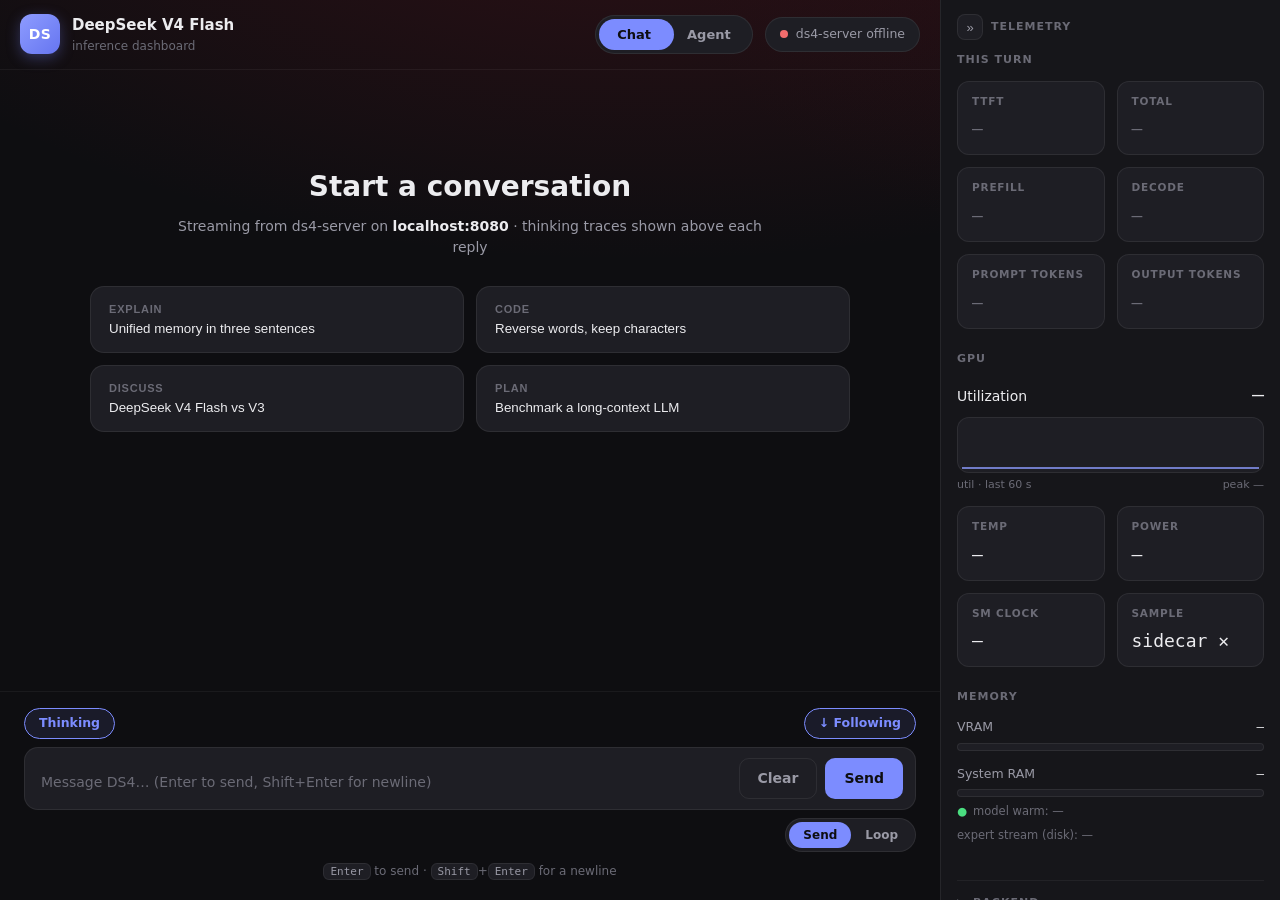
==== code/index.html @ a7bc7d66 "Moved some UI features around (load file, auto/ask)" ====
<!DOCTYPE html>
<html lang="en">
<head>
  <meta charset="utf-8">
  <meta name="viewport" content="width=device-width, initial-scale=1">
  <title>DS4 · DeepSeek V4 Flash</title>
  <link rel="stylesheet" href="styles.css">
</head>
<body>
  <div class="app">
    <!-- ===================== LEFT RAIL (working tree · agent only) ===================== -->
    <aside class="lrail" id="leftRail" hidden>
      <div class="rail__hd">
        <span class="rail__ttl">Working tree</span>
        <button class="rail__icon" id="fileTreeRefresh" title="Refresh">⟳</button>
        <button class="rail__toggle" id="leftRailToggle" title="Collapse panel">«</button>
      </div>
      <div class="rail__body">
        <div class="lrail__ws">
          <span class="agent__wslabel">🔒 Workspace</span>
          <span class="agent__ws" id="agentWs">no folder locked</span>
        </div>
        <button class="chip lrail__pick" id="agentPick">Choose folder…</button>
        <div class="picker" id="picker" hidden>
          <div class="picker__head">
            <button class="btn btn--ghost" id="pickerUp">↑ Up</button>
            <span class="picker__path" id="pickerPath">~</span>
          </div>
          <div class="picker__list" id="pickerList"></div>
          <div class="picker__foot">
            <span class="picker__hint">Locked to this folder only.</span>
            <span class="picker__btns">
              <button class="btn btn--ghost" id="pickerCancel">Cancel</button>
              <button class="btn btn--primary" id="pickerLock">Lock</button>
            </span>
          </div>
        </div>
        <div class="filetree__list" id="fileTreeList"><div class="filetree__empty">lock a folder to see files</div></div>
      </div>
    </aside>
    <!-- ===================== MAIN ===================== -->
    <main class="main">
      <header class="topbar">
        <div class="brand">
          <div class="brand__badge">DS</div>
          <div class="brand__meta">
            <div class="brand__title">DeepSeek V4 Flash</div>
            <div class="brand__sub" id="brandSub">inference dashboard</div>
          </div>
        </div>

        <div class="topbar__right">
          <div class="segmented" id="modeToggle">
            <span class="segmented__thumb"></span>
            <button class="segmented__btn is-active" data-mode="chat">Chat</button>
            <button class="segmented__btn" data-mode="agent">Agent</button>
          </div>
          <div class="status" id="serverStatus" data-state="online">
            <span class="status__dot"></span>
            <span class="status__label">ds4-server online</span>
          </div>
        </div>
      </header>

      <section class="conversation">
        <!-- Empty state (Chat) -->
        <div class="empty" id="emptyState">
          <h1 class="empty__title">Start a conversation</h1>
          <p class="empty__sub">Streaming from ds4-server on <b>localhost:8080</b> · thinking traces shown above each reply</p>
          <div class="cards" id="suggestionCards"></div>
        </div>

        <!-- Agent mode: sandboxed file agent -->
        <div class="agent" id="agentPanel" hidden>
          <div class="messages" id="agentMessages"></div>
          <div class="agent__empty" id="agentEmpty">Lock a folder (in the left panel), then ask the agent to read or edit files in it.</div>
        </div>

        <div class="messages" id="messages"></div>
      </section>

      <footer class="composer">
        <div class="composer__opts">
          <button class="chip is-on" id="thinkToggle" title="Toggle thinking mode">Thinking</button>
          <div class="seg2" id="agentModeToggle" hidden title="Ask: show a diff and wait before each write · Auto: apply writes immediately (still inside the folder)">
            <span class="seg2__thumb"></span>
            <button class="seg2__btn is-active" data-am="ask">Ask</button>
            <button class="seg2__btn" data-am="auto">Auto</button>
          </div>
          <button class="chip is-on" id="stickToggle" title="Stick to the bottom while streaming">↓ Following</button>
        </div>
        <div class="composer__box">
          <textarea id="input" class="composer__input" rows="1"
            placeholder="Message DS4… (Enter to send, Shift+Enter for newline)"></textarea>
          <div class="composer__actions">
            <button class="btn btn--ghost" id="clearBtn">Clear</button>
            <button class="btn btn--primary" id="sendBtn">Send</button>
          </div>
        </div>
        <div class="composer__below">
          <div class="seg2" id="sendLoopToggle" title="Send: run once · Loop: re-run this prompt until you press Stop">
            <span class="seg2__thumb"></span>
            <button class="seg2__btn is-active" data-sl="send">Send</button>
            <button class="seg2__btn" data-sl="loop">Loop</button>
          </div>
        </div>
        <div class="composer__hint"><kbd>Enter</kbd> to send · <kbd>Shift</kbd>+<kbd>Enter</kbd> for a newline</div>
      </footer>
    </main>

    <!-- ===================== TELEMETRY RAIL ===================== -->
    <aside class="rail" id="rightRail">
      <div class="rail__hd">
        <button class="rail__toggle" id="rightRailToggle" title="Collapse panel">»</button>
        <span class="rail__ttl">Telemetry</span>
      </div>
      <div class="rail__body">
      <section>
        <div class="rail__label">This turn</div>
        <div class="tiles">
          <div class="tile"><div class="tile__k">TTFT</div><div class="tile__v is-empty" id="mTtft">—</div></div>
          <div class="tile"><div class="tile__k">Total</div><div class="tile__v is-empty" id="mTotal">—</div></div>
          <div class="tile"><div class="tile__k">Prefill</div><div class="tile__v is-empty" id="mPrefill">—</div></div>
          <div class="tile"><div class="tile__k">Decode</div><div class="tile__v is-empty" id="mDecode">—</div></div>
          <div class="tile"><div class="tile__k">Prompt tokens</div><div class="tile__v is-empty" id="mPrompt">—</div></div>
          <div class="tile"><div class="tile__k">Output tokens</div><div class="tile__v is-empty" id="mOutput">—</div></div>
        </div>
      </section>

      <section>
        <div class="rail__label" id="gpuLabel">GPU</div>
        <div class="util">
          <div class="util__head"><span>Utilization</span><span class="util__pct" id="gpuUtil">—</span></div>
          <canvas class="util__spark" id="utilSpark"></canvas>
          <div class="util__foot"><span>util · last 60 s</span><span id="gpuPeak">peak —</span></div>
        </div>
        <div class="tiles">
          <div class="tile"><div class="tile__k">Temp</div><div class="tile__v" id="gpuTemp">—</div></div>
          <div class="tile"><div class="tile__k">Power</div><div class="tile__v" id="gpuPower">—</div></div>
          <div class="tile"><div class="tile__k">SM clock</div><div class="tile__v" id="gpuClock">—</div></div>
          <div class="tile"><div class="tile__k">Sample</div><div class="tile__v" id="sampleHz">—</div></div>
        </div>
      </section>

      <section>
        <div class="rail__label">Memory</div>
        <div class="bar">
          <div class="bar__head"><span>VRAM</span><span id="vramTxt">—</span></div>
          <div class="bar__track"><div class="bar__fill bar__fill--accent" id="vramFill" style="width:0%"></div></div>
        </div>
        <div class="bar">
          <div class="bar__head"><span>System RAM</span><span id="ramTxt">—</span></div>
          <div class="bar__track"><div class="bar__fill bar__fill--warn" id="ramFill" style="width:0%"></div></div>
          <div class="bar__note" id="ramNote"><span class="ok">●</span> model warm: —</div>
          <div class="bar__note" id="diskNote">expert stream (disk): —</div>
        </div>
      </section>

      <details class="backend" id="backend">
        <summary>Backend</summary>
        <div class="backend__body">
          <dl id="backendDl"></dl>
        </div>
      </details>
      </div>
    </aside>
  </div>

  <div class="toast" id="toast"></div>

  <script src="config.js" defer></script>
  <script src="app.js" defer></script>
</body>
</html>
---- code/styles.css ----
/* ============================================================
   DS4 Web Frontend — Pop!_OS COSMIC theme  (Phase 1: shell + theme)
   ============================================================ */

:root {
  /* surfaces (near-black, slightly warm) */
  --bg:          #0E0E11;
  --surface:     #16161A;
  --surface-2:   #1E1E24;
  --surface-3:   #26262E;
  --border:      rgba(255,255,255,0.07);
  --divider:     rgba(255,255,255,0.05);
  /* text */
  --text:        #ECECEF;
  --text-dim:    #9A9AA6;
  --text-faint:  #6B6B76;
  /* accent (COSMIC periwinkle) */
  --accent:      #7C8CFF;
  --accent-hover:#8E9CFF;
  --accent-press:#6675F0;
  --on-accent:   #0E0E11;
  /* semantic */
  --online:      #4ADE80;
  --warn:        #F0A35E;
  --danger:      #F26D6D;
  /* radii / spacing */
  --r-card: 14px; --r-tile: 12px; --r-btn: 10px; --r-pill: 999px;
  --gap: 12px; --pad: 16px;
  --rail-w: 340px;
  --lrail-w: 264px;

  --font: "Fira Sans", "Inter", system-ui, -apple-system, sans-serif;
  --mono: "Fira Mono", "JetBrains Mono", ui-monospace, "SF Mono", monospace;
}

* { box-sizing: border-box; }
[hidden] { display: none !important; }   /* author display:flex on .agent/.messages must not beat the hidden attribute */
html, body { height: 100%; margin: 0; }

body {
  font-family: var(--font);
  color: var(--text);
  background: var(--bg);
  /* warm maroon vignette like the reference image */
  background-image:
    radial-gradient(120% 80% at 50% -15%, rgba(120,20,32,0.30) 0%, transparent 55%),
    radial-gradient(90% 60% at 100% 0%, rgba(80,16,28,0.22) 0%, transparent 50%);
  background-attachment: fixed;
  -webkit-font-smoothing: antialiased;
  font-size: 14px;
  line-height: 1.5;
}

/* thin scrollbars */
* { scrollbar-width: thin; scrollbar-color: var(--surface-3) transparent; }
*::-webkit-scrollbar { width: 8px; height: 8px; }
*::-webkit-scrollbar-thumb { background: var(--surface-3); border-radius: 999px; }

kbd {
  font-family: var(--mono); font-size: 11px; color: var(--text-dim);
  background: var(--surface-2); border: 1px solid var(--border);
  border-radius: 6px; padding: 1px 6px;
}

/* ---------------- layout ---------------- */
.app {
  display: flex;
  height: 100vh;
  overflow: hidden;
}
.main { flex: 1; display: flex; flex-direction: column; min-width: 0; min-height: 0; }

/* ---------------- collapsible side rails ---------------- */
.lrail, .rail {
  flex: none; background: var(--surface);
  display: flex; flex-direction: column; min-height: 0;
  transition: width .18s ease;
}
.lrail { width: var(--lrail-w); border-right: 1px solid var(--border); }
.rail  { width: var(--rail-w);  border-left:  1px solid var(--border); }
.lrail.is-collapsed, .rail.is-collapsed { width: 46px; }
.rail__hd { display: flex; align-items: center; gap: 8px; padding: 14px 16px 8px; flex: none; }
.rail__ttl { text-transform: uppercase; letter-spacing: 1px; font-size: 11px; color: var(--text-faint); font-weight: 700; white-space: nowrap; }
.lrail .rail__ttl { margin-right: auto; }
.rail__toggle, .rail__icon {
  appearance: none; border: 1px solid var(--border); background: var(--surface-2); color: var(--text-dim);
  width: 26px; height: 26px; border-radius: 8px; cursor: pointer; display: inline-grid; place-items: center;
  font-size: 13px; line-height: 1; flex: none; padding: 0;
}
.rail__toggle:hover, .rail__icon:hover { background: var(--surface-3); color: var(--text); }
.rail__body { flex: 1; min-height: 0; overflow: auto; }
.rail  .rail__body { padding: 4px 16px 24px; display: flex; flex-direction: column; gap: 22px; }
.lrail .rail__body { padding: 2px 6px 10px; }
.is-collapsed .rail__body, .is-collapsed .rail__ttl, .is-collapsed .rail__icon { display: none; }
.is-collapsed .rail__hd { padding: 12px 0; justify-content: center; }

/* ---------------- top bar ---------------- */
.topbar {
  display: flex; align-items: center; justify-content: space-between;
  gap: var(--gap); padding: 14px 20px;
  border-bottom: 1px solid var(--divider);
}
.brand { display: flex; align-items: center; gap: 12px; min-width: 0; }
.brand__badge {
  width: 40px; height: 40px; flex: none; border-radius: 12px;
  display: grid; place-items: center; font-weight: 700; letter-spacing: .5px;
  color: #fff; background: linear-gradient(135deg, var(--accent-hover), var(--accent-press));
  box-shadow: 0 4px 14px rgba(108,123,232,0.35);
}
.brand__title { font-weight: 600; font-size: 15px; }
.brand__sub { color: var(--text-faint); font-size: 12px; }

.topbar__right { display: flex; align-items: center; gap: 12px; }

/* segmented control (Chat | Agent) */
.segmented {
  position: relative; display: inline-flex; padding: 3px;
  background: var(--surface-2); border: 1px solid var(--border); border-radius: var(--r-pill);
}
.segmented__thumb {
  position: absolute; top: 3px; left: 3px; height: calc(100% - 6px); width: calc(50% - 3px);
  border-radius: var(--r-pill); background: var(--accent);
  transition: transform .18s ease; z-index: 0;
}
.segmented.is-agent .segmented__thumb { transform: translateX(100%); }
.segmented__btn {
  position: relative; z-index: 1; appearance: none; border: 0; background: transparent;
  color: var(--text-dim); font: inherit; font-weight: 600; font-size: 13px;
  padding: 6px 18px; border-radius: var(--r-pill); cursor: pointer; transition: color .15s ease;
}
.segmented__btn.is-active { color: var(--on-accent); }

/* status pill */
.status {
  display: inline-flex; align-items: center; gap: 8px;
  padding: 7px 14px; border-radius: var(--r-pill);
  background: var(--surface-2); border: 1px solid var(--border);
  font-size: 12.5px; color: var(--text-dim);
}
.status__dot { width: 8px; height: 8px; border-radius: 50%; background: var(--text-faint); }
.status[data-state="online"]  .status__dot { background: var(--online); box-shadow: 0 0 8px var(--online); }
.status[data-state="offline"] .status__dot { background: var(--danger); }
.status[data-state="connecting"] .status__dot { background: var(--warn); }

/* ---------------- conversation ---------------- */
.conversation { flex: 1; overflow: auto; min-height: 0; padding: 24px; }

.empty { max-width: 760px; margin: 8vh auto 0; text-align: center; }
.empty__title { font-size: 28px; font-weight: 600; margin: 0 0 8px; }
.empty__sub { color: var(--text-dim); margin: 0 auto 28px; max-width: 620px; }
.empty__sub b { color: var(--text); font-weight: 600; }

.cards { display: grid; grid-template-columns: 1fr 1fr; gap: var(--gap); }
.card {
  text-align: left; cursor: pointer; padding: 16px 18px;
  background: var(--surface-2); border: 1px solid var(--border); border-radius: var(--r-card);
  transition: transform .15s ease, border-color .15s ease, background .15s ease;
}
.card:hover { background: var(--surface-3); border-color: var(--accent); transform: translateY(-2px); }
.card__tag { font-size: 11px; letter-spacing: .8px; color: var(--text-faint); font-weight: 700; }
.card__text { margin-top: 6px; color: var(--text); }

/* agent preview (display-only) */
.agent-preview { max-width: 760px; margin: 6vh auto 0; }
.agent-note {
  display: flex; gap: 12px; padding: 14px 16px; margin-bottom: 18px;
  background: rgba(124,140,255,0.08); border: 1px solid rgba(124,140,255,0.30);
  border-radius: var(--r-card); color: var(--text-dim); font-size: 13px;
}
.agent-note b { color: var(--text); }
.agent-note__icon { font-size: 18px; line-height: 1; }
.turn { display: flex; flex-direction: column; gap: 12px; }
.msg { padding: 12px 14px; border-radius: var(--r-card); max-width: 90%; }
.msg--user { align-self: flex-end; background: var(--surface-2); border: 1px solid var(--border); }
.think {
  background: var(--surface); border: 1px dashed var(--border); border-radius: var(--r-tile);
  padding: 8px 12px; color: var(--text-dim); font-size: 13px;
}
.think summary { cursor: pointer; color: var(--text-faint); font-weight: 600; letter-spacing: .4px; }
.think > div { margin-top: 8px; }
.toolcall { background: var(--surface-2); border: 1px solid var(--border); border-radius: var(--r-tile); overflow: hidden; }
.toolcall__head {
  display: flex; align-items: center; gap: 8px; padding: 8px 12px;
  font-family: var(--mono); font-size: 13px; color: var(--accent-hover);
  border-bottom: 1px solid var(--divider);
}
.toolcall__icon { color: var(--text-dim); }
.toolcall__badge {
  margin-left: auto; font-family: var(--font); font-size: 10px; letter-spacing: .6px;
  color: var(--warn); border: 1px solid rgba(240,163,94,0.4); border-radius: var(--r-pill); padding: 1px 8px;
}
.toolcall__args { margin: 0; padding: 10px 12px; font-family: var(--mono); font-size: 12.5px; color: var(--text-dim); white-space: pre-wrap; }

/* ---------------- composer ---------------- */
.composer { padding: 16px 24px 20px; border-top: 1px solid var(--divider); }
.composer__box {
  display: flex; align-items: flex-end; gap: 10px; padding: 10px 12px;
  background: var(--surface-2); border: 1px solid var(--border); border-radius: var(--r-card);
  transition: border-color .15s ease;
}
.composer__box:focus-within { border-color: var(--accent); }
.composer__input {
  flex: 1; resize: none; border: 0; outline: 0; background: transparent;
  color: var(--text); font: inherit; max-height: 200px; padding: 6px 4px;
}
.composer__input::placeholder { color: var(--text-faint); }
.composer__actions { display: flex; gap: 8px; }
.composer__below { display: flex; justify-content: flex-end; margin-top: 8px; }   /* Send/Loop toggle lives below the box */
.composer__input:disabled { opacity: .5; cursor: not-allowed; }
.composer.is-locked #clearBtn,
.composer.is-locked #sendLoopToggle,
.composer.is-locked #thinkToggle,
.composer.is-locked #agentModeToggle { opacity: .45; pointer-events: none; }   /* while looping: Stop + Follow stay usable */
.composer__hint { text-align: center; color: var(--text-faint); font-size: 12px; margin-top: 10px; }

.btn { appearance: none; font: inherit; font-weight: 600; cursor: pointer; border-radius: var(--r-btn); padding: 9px 18px; border: 1px solid transparent; transition: background .15s ease, border-color .15s ease, opacity .15s ease; }
.btn--primary { background: var(--accent); color: var(--on-accent); }
.btn--primary:hover { background: var(--accent-hover); }
.btn--primary:active { background: var(--accent-press); }
.btn--ghost { background: transparent; color: var(--text-dim); border-color: var(--border); }
.btn--ghost:hover { background: var(--surface-3); color: var(--text); }

/* ---------------- right rail (telemetry) ---------------- */
.rail__label { text-transform: uppercase; letter-spacing: 1px; font-size: 11px; color: var(--text-faint); font-weight: 700; margin-bottom: 12px; }

.tiles { display: grid; grid-template-columns: 1fr 1fr; gap: var(--gap); }
.tile { background: var(--surface-2); border: 1px solid var(--border); border-radius: var(--r-tile); padding: 12px 14px; }
.tile__k { font-size: 10.5px; letter-spacing: .8px; text-transform: uppercase; color: var(--text-faint); font-weight: 700; }
.tile__v { font-family: var(--mono); font-size: 18px; margin-top: 6px; color: var(--text); }
.tile__v.is-empty { color: var(--text-faint); }
.tile__v.is-live { color: var(--accent); }   /* live estimate while streaming; reverts to normal when final */

/* GPU utilization + sparkline */
.util { margin-bottom: var(--gap); }
.util__head { display: flex; justify-content: space-between; align-items: baseline; }
.util__pct { font-family: var(--mono); font-size: 20px; }
.util__spark { display: block; width: 100%; height: 56px; margin: 8px 0 4px;
  background: var(--surface-2); border: 1px solid var(--border); border-radius: var(--r-tile); }
.util__foot { display: flex; justify-content: space-between; font-size: 11px; color: var(--text-faint); }

/* memory bars */
.bar { margin-bottom: 14px; }
.bar__head { display: flex; justify-content: space-between; font-size: 12.5px; color: var(--text-dim); margin-bottom: 6px; }
.bar__head span:last-child { font-family: var(--mono); color: var(--text); }
.bar__track { height: 8px; border-radius: var(--r-pill); background: var(--surface-2); border: 1px solid var(--border); overflow: hidden; }
.bar__fill { height: 100%; border-radius: var(--r-pill); transition: width .4s ease; }
.bar__fill--accent { background: linear-gradient(90deg, var(--accent-press), var(--accent-hover)); }
.bar__fill--warn { background: linear-gradient(90deg, #E0884A, var(--warn)); }
.bar__note { margin-top: 6px; font-size: 11.5px; color: var(--text-faint); display: flex; align-items: center; gap: 6px; }
.bar__note .ok { color: var(--online); }

/* backend collapsible */
.backend { border-top: 1px solid var(--divider); padding-top: 14px; }
.backend > summary { cursor: pointer; list-style: none; text-transform: uppercase; letter-spacing: 1px; font-size: 11px; color: var(--text-faint); font-weight: 700; display: flex; align-items: center; gap: 8px; }
.backend > summary::-webkit-details-marker { display: none; }
.backend > summary::before { content: "▶"; font-size: 9px; transition: transform .15s ease; }
.backend[open] > summary::before { transform: rotate(90deg); }
.backend__body { margin-top: 12px; }
.backend__body dl { display: grid; grid-template-columns: auto 1fr; gap: 6px 14px; margin: 0; font-size: 12.5px; }
.backend__body dt { color: var(--text-faint); }
.backend__body dd { margin: 0; font-family: var(--mono); color: var(--text-dim); text-align: right; }

/* toast (Phase-1 feedback for not-yet-wired actions) */
.toast {
  position: fixed; left: 50%; bottom: 90px; transform: translateX(-50%) translateY(10px);
  background: var(--surface-3); border: 1px solid var(--border); color: var(--text);
  padding: 10px 16px; border-radius: var(--r-btn); font-size: 13px; opacity: 0; pointer-events: none;
  transition: opacity .2s ease, transform .2s ease; box-shadow: 0 10px 30px rgba(0,0,0,0.4);
}
.toast.is-show { opacity: 1; transform: translateX(-50%) translateY(0); }

/* ---------------- chat (Phase 2) ---------------- */
.messages { max-width: 760px; margin: 0 auto; display: flex; flex-direction: column; gap: 16px; }
.msg--assistant { align-self: flex-start; background: var(--surface); border: 1px solid var(--border); max-width: 94%; }
.msg--error { border-color: rgba(242,109,109,0.45); }
.msg--error .md { color: var(--danger); }
.msg__meta { margin-top: 8px; font-size: 11.5px; color: var(--text-faint); font-family: var(--mono); }
.think__body { margin-top: 8px; white-space: pre-wrap; color: var(--text-dim); font-size: 13px; max-height: 320px; overflow: auto; }

.md { line-height: 1.55; }
.md.is-streaming { white-space: pre-wrap; }
.md > :first-child { margin-top: 0; } .md > :last-child { margin-bottom: 0; }
.md p { margin: 8px 0; }
.md h1,.md h2,.md h3 { margin: 14px 0 6px; line-height: 1.25; font-weight: 600; }
.md h1 { font-size: 19px; } .md h2 { font-size: 17px; } .md h3 { font-size: 15px; }
.md ul,.md ol { margin: 8px 0; padding-left: 22px; } .md li { margin: 3px 0; }
.md a { color: var(--accent-hover); }
.md code { font-family: var(--mono); font-size: 12.5px; background: var(--surface-2); border: 1px solid var(--border); border-radius: 6px; padding: 1px 5px; }
.md pre { margin: 0; }
.md pre code { display: block; padding: 12px 14px; background: var(--bg); border: 1px solid var(--border); border-radius: var(--r-tile); overflow-x: auto; white-space: pre; }
.codewrap { position: relative; margin: 10px 0; }
.codewrap .copy { position: absolute; top: 8px; right: 8px; font: inherit; font-size: 11px; cursor: pointer;
  color: var(--text-dim); background: var(--surface-2); border: 1px solid var(--border); border-radius: 6px; padding: 3px 9px; opacity: 0; transition: opacity .15s ease; }
.codewrap:hover .copy { opacity: 1; }
.cursor { display: inline-block; width: 7px; height: 1.05em; background: var(--accent); vertical-align: text-bottom; margin-left: 2px; animation: blink 1s ease-in-out infinite; }
@keyframes blink {           /* smooth, monitor-fps fade — hold on, fade out, hold off, fade in */
  0%, 35%  { opacity: 1; }
  50%, 85% { opacity: 0; }
  100%     { opacity: 1; }
}

/* thinking toggle chip */
.composer__opts { display: flex; align-items: center; gap: 8px; margin-bottom: 8px; }
#stickToggle { margin-left: auto; }
.chip { appearance: none; cursor: pointer; font: inherit; font-size: 12.5px; font-weight: 600; color: var(--text-dim);
  background: var(--surface-2); border: 1px solid var(--border); border-radius: var(--r-pill); padding: 5px 14px; transition: color .15s ease, border-color .15s ease, background .15s ease; }
.chip.is-on { color: var(--accent); border-color: var(--accent); background: rgba(124,140,255,0.10); }

.btn:disabled { opacity: .5; cursor: not-allowed; }
.btn--stop { background: var(--danger); color: #fff; }
.btn--stop:hover { background: #f58383; }
.btn--loop { background: var(--warn); color: var(--on-accent); }   /* same orange as the Auto toggle */
.btn--loop:hover { background: #F2B173; }

/* ---------------- agent mode ---------------- */
.agent { max-width: 820px; margin: 0 auto; display: flex; flex-direction: column; gap: 14px; }
.agent__bar { display: flex; align-items: center; justify-content: space-between; gap: 12px;
  background: var(--surface); border: 1px solid var(--border); border-radius: var(--r-card); padding: 10px 14px; }
.agent__wsinfo { display: flex; flex-direction: column; min-width: 0; }
.agent__wslabel { font-size: 11px; letter-spacing: .6px; color: var(--text-faint); font-weight: 700; }
.agent__ws { font-family: var(--mono); font-size: 12.5px; color: var(--text); overflow: hidden; text-overflow: ellipsis; white-space: nowrap; }
.agent__ctrls { display: flex; align-items: center; gap: 10px; flex: none; }
.agent__empty { text-align: center; color: var(--text-faint); padding: 24px 0; }

/* small Ask/Auto segmented control */
.seg2 { position: relative; display: inline-flex; padding: 3px; background: var(--surface-2); border: 1px solid var(--border); border-radius: var(--r-pill); }
.seg2__thumb { position: absolute; top: 3px; left: 3px; height: calc(100% - 6px); width: calc(50% - 3px); border-radius: var(--r-pill); background: var(--accent); transition: transform .18s ease; }
.seg2.is-auto .seg2__thumb { transform: translateX(100%); background: var(--warn); }
.seg2.is-loop .seg2__thumb { transform: translateX(100%); background: var(--warn); }   /* Loop = same orange as Auto */
.seg2__btn { position: relative; z-index: 1; appearance: none; border: 0; background: transparent; color: var(--text-dim); font: inherit; font-weight: 600; font-size: 12px; padding: 4px 14px; border-radius: var(--r-pill); cursor: pointer; }
.seg2__btn.is-active { color: var(--on-accent); }

/* folder picker */
.picker { background: var(--surface); border: 1px solid var(--border); border-radius: var(--r-card); overflow: hidden; }
.picker__head { display: flex; align-items: center; gap: 10px; padding: 10px 12px; border-bottom: 1px solid var(--divider); }
.picker__path { font-family: var(--mono); font-size: 12.5px; color: var(--text-dim); overflow: hidden; text-overflow: ellipsis; white-space: nowrap; }
.picker__list { max-height: 320px; overflow: auto; padding: 6px; display: flex; flex-direction: column; gap: 2px; }
.picker__row { display: flex; align-items: center; gap: 8px; text-align: left; appearance: none; border: 0; background: transparent; color: var(--text); font: inherit; padding: 7px 10px; border-radius: 8px; cursor: pointer; }
.picker__row:hover { background: var(--surface-3); }
.picker__ic { opacity: .85; }
.picker__empty { color: var(--text-faint); padding: 14px; font-size: 13px; }
.picker__foot { display: flex; align-items: center; justify-content: space-between; gap: 12px; padding: 10px 12px; border-top: 1px solid var(--divider); }
.picker__hint { font-size: 12px; color: var(--text-faint); }
.picker__btns { display: flex; gap: 8px; flex: none; }

/* folder UI inside the left rail */
.lrail__ws { display: flex; flex-direction: column; gap: 2px; padding: 8px 8px 6px; }
.lrail__pick { display: block; width: calc(100% - 12px); margin: 0 6px 8px; text-align: center; }
.lrail .picker { margin: 0 6px 8px; }
.lrail .picker__list { max-height: 32vh; }
.lrail .picker__foot { flex-direction: column; align-items: stretch; gap: 8px; }
.lrail .picker__btns { justify-content: flex-end; }

/* tool-call cards */
.tcall { background: var(--surface-2); border: 1px solid var(--border); border-radius: var(--r-tile); overflow: hidden; max-width: 94%; align-self: flex-start; }
.tcall__head { display: flex; align-items: center; gap: 8px; padding: 8px 12px; font-family: var(--mono); font-size: 13px; color: var(--accent-hover); border-bottom: 1px solid var(--divider); }
.tcall__ic { color: var(--text-dim); }
.tcall__name { color: var(--accent-hover); }
.tcall__state { margin-left: auto; font-family: var(--font); font-size: 11px; letter-spacing: .5px; color: var(--text-faint); }
.tcall__state--ok { color: var(--online); }
.tcall__state--err { color: var(--danger); }
.tcall__state--skip { color: var(--warn); }
.tcall__args { margin: 0; padding: 8px 12px; font-family: var(--mono); font-size: 12px; color: var(--text-dim); white-space: pre-wrap; word-break: break-word; }
.tcall__out { margin: 0; padding: 10px 12px; border-top: 1px solid var(--divider); font-family: var(--mono); font-size: 12px; color: var(--text-dim); white-space: pre-wrap; word-break: break-word; max-height: 320px; overflow: auto; }

/* write approval */
.approve { border: 1px solid rgba(240,163,94,0.45); border-radius: var(--r-tile); overflow: hidden; }
.approve__head { padding: 8px 12px; background: rgba(240,163,94,0.10); color: var(--text); font-size: 13px; }
.approve__head b { font-family: var(--mono); }
.approve__meta { color: var(--text-faint); font-size: 12px; }
.approve__body { margin: 0; padding: 10px 12px; font-family: var(--mono); font-size: 12px; color: var(--text); white-space: pre-wrap; word-break: break-word; max-height: 300px; overflow: auto; background: var(--bg); }
.approve__btns { display: flex; justify-content: flex-end; gap: 8px; padding: 10px 12px; }

/* ---------------- working-tree list (left rail) ---------------- */
.agent { max-width: 820px; }
.filetree__list { display: flex; flex-direction: column; gap: 1px; }
.filetree__empty { color: var(--text-faint); font-size: 12px; padding: 10px; }
.ftrow { display: flex; align-items: center; gap: 7px; padding: 4px 8px; border-radius: 6px; font-size: 13px; }
.ftrow--dir { color: var(--text); font-weight: 500; }
.ftrow--file { cursor: pointer; color: var(--text-dim); }
.ftrow--file:hover { background: var(--surface-3); color: var(--text); }
.ftrow__ic { flex: none; }
.ftrow__nm { overflow: hidden; text-overflow: ellipsis; white-space: nowrap; }
.ftprev { margin: 2px 8px 6px 20px; padding: 8px 10px; background: var(--bg); border: 1px solid var(--border); border-radius: 8px; font-family: var(--mono); font-size: 11.5px; color: var(--text-dim); white-space: pre-wrap; max-height: 240px; overflow: auto; }

/* ---------------- live write preview (agent) ---------------- */
.wprev { align-self: flex-start; max-width: 94%; margin: 2px 0; border: 1px solid var(--border); border-radius: var(--r-tile); overflow: hidden; background: var(--surface-2); }
.wprev__head { display: flex; align-items: center; gap: 8px; width: 100%; text-align: left; appearance: none; border: 0; background: transparent; color: var(--text); font: inherit; padding: 8px 12px; cursor: pointer; border-bottom: 1px solid var(--divider); }
.wprev__head:hover { background: var(--surface-3); }
.wprev.is-collapsed .wprev__head { border-bottom: 0; }
.wprev__caret { color: var(--text-faint); font-size: 11px; width: 12px; flex: none; }
.wprev__title { font-family: var(--mono); font-size: 13px; color: var(--accent-hover); }
.wprev__state { margin-left: auto; font-size: 11px; letter-spacing: .4px; color: var(--text-faint); }
.wprev__state--ok { color: var(--online); }
.wprev__state--err { color: var(--danger); }
.wprev__state--skip { color: var(--warn); }
.wprev__pre { margin: 0; padding: 10px 12px; font-family: var(--mono); font-size: 12px; line-height: 1.5; color: var(--text-dim); white-space: pre-wrap; word-break: break-word; max-height: 320px; overflow: auto; background: var(--bg); }
.wprev.is-collapsed .wprev__pre, .wprev.is-collapsed .wprev__actions { display: none; }
.wprev__cursor { display: inline-block; width: 7px; height: 1.05em; background: var(--accent); vertical-align: text-bottom; animation: blink 1s ease-in-out infinite; }
.wprev__actions { display: flex; align-items: center; gap: 8px; padding: 8px 12px; border-top: 1px solid var(--divider); }
.wprev__ask { font-size: 12.5px; color: var(--text-dim); margin-right: auto; }

/* ---------------- responsive ---------------- */
@media (max-width: 1100px) {
  .app { flex-direction: column; height: 100vh; overflow: hidden; }   /* keep internal scroll — never lengthen the page */
  .lrail, .rail { width: auto !important; max-height: 32vh; border: 0; flex: none; }
  .lrail { border-bottom: 1px solid var(--border); }   /* working tree squishes to the top */
  .rail  { border-top: 1px solid var(--border); }        /* telemetry squishes to the bottom */
  .main { flex: 1; min-height: 0; }                      /* conversation keeps its own scroll container */
  .lrail.is-collapsed, .rail.is-collapsed { max-height: none; }
  .is-collapsed .rail__hd { justify-content: flex-start; padding: 12px 16px; }
}

@media (prefers-reduced-motion: reduce) {
  * { transition: none !important; }
}
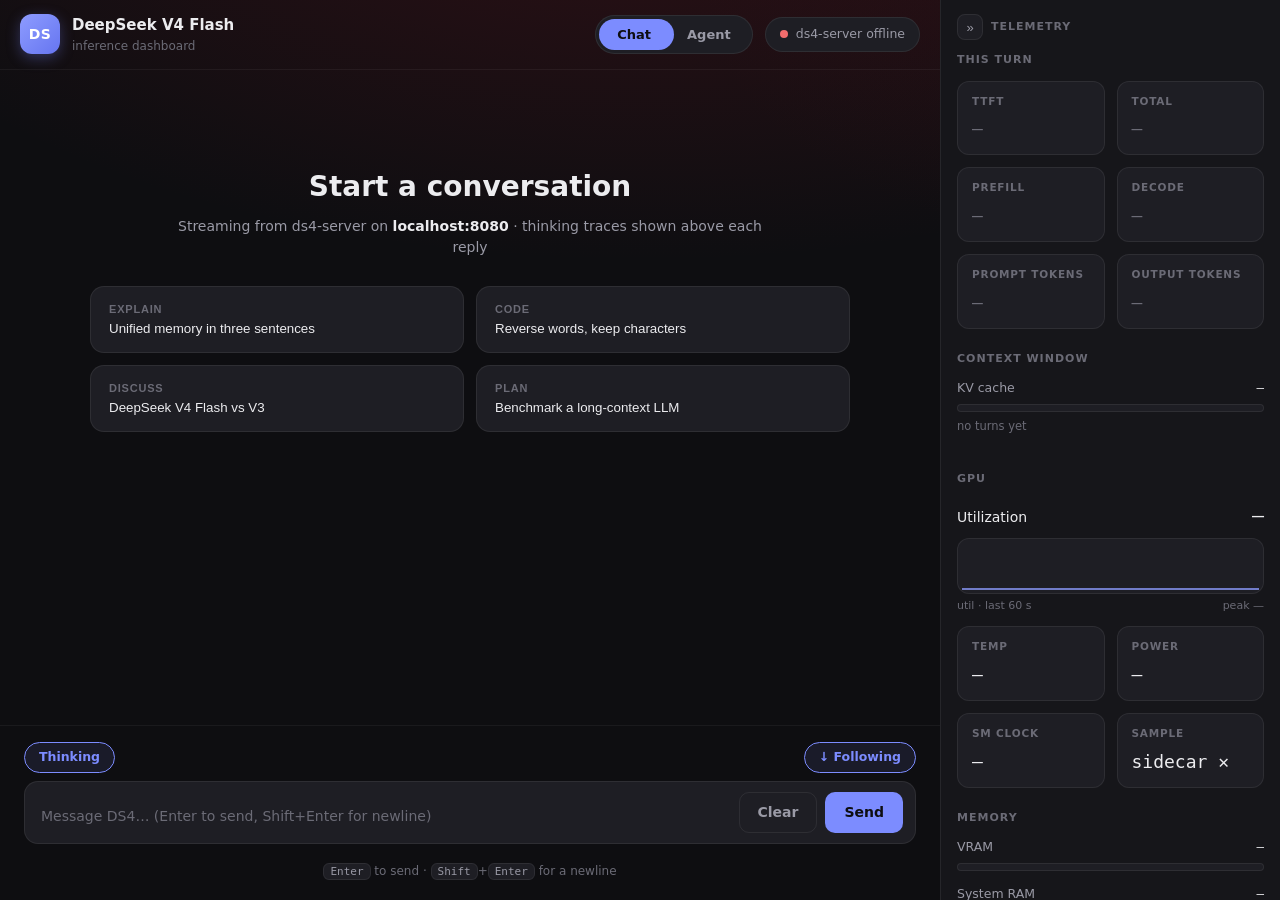
==== commit c0fc81b1: "Token use and more compatibility (individual tuning now unincluded)" ====
--- a/code/index.html
+++ b/code/index.html
@@ -128,6 +128,15 @@
       </section>
 
       <section>
+        <div class="rail__label">Context window</div>
+        <div class="bar">
+          <div class="bar__head"><span>KV cache</span><span id="ctxTxt">—</span></div>
+          <div class="bar__track"><div class="bar__fill bar__fill--accent" id="ctxFill" style="width:0%"></div></div>
+          <div class="bar__note" id="ctxNote">no turns yet</div>
+        </div>
+      </section>
+
+      <section>
         <div class="rail__label" id="gpuLabel">GPU</div>
         <div class="util">
           <div class="util__head"><span>Utilization</span><span class="util__pct" id="gpuUtil">—</span></div>
--- a/code/styles.css
+++ b/code/styles.css
@@ -246,6 +246,7 @@
 .bar__fill { height: 100%; border-radius: var(--r-pill); transition: width .4s ease; }
 .bar__fill--accent { background: linear-gradient(90deg, var(--accent-press), var(--accent-hover)); }
 .bar__fill--warn { background: linear-gradient(90deg, #E0884A, var(--warn)); }
+.bar__fill--danger { background: linear-gradient(90deg, #D85555, var(--danger)); }
 .bar__note { margin-top: 6px; font-size: 11.5px; color: var(--text-faint); display: flex; align-items: center; gap: 6px; }
 .bar__note .ok { color: var(--online); }
 
@@ -275,6 +276,8 @@
 .msg--error { border-color: rgba(242,109,109,0.45); }
 .msg--error .md { color: var(--danger); }
 .msg__meta { margin-top: 8px; font-size: 11.5px; color: var(--text-faint); font-family: var(--mono); }
+.msg__warn { margin-top: 8px; font-size: 12px; color: var(--warn); display: flex; align-items: center; gap: 6px; }
+.msg__warn--full { color: var(--danger); }
 .think__body { margin-top: 8px; white-space: pre-wrap; color: var(--text-dim); font-size: 13px; max-height: 320px; overflow: auto; }
 
 .md { line-height: 1.55; }
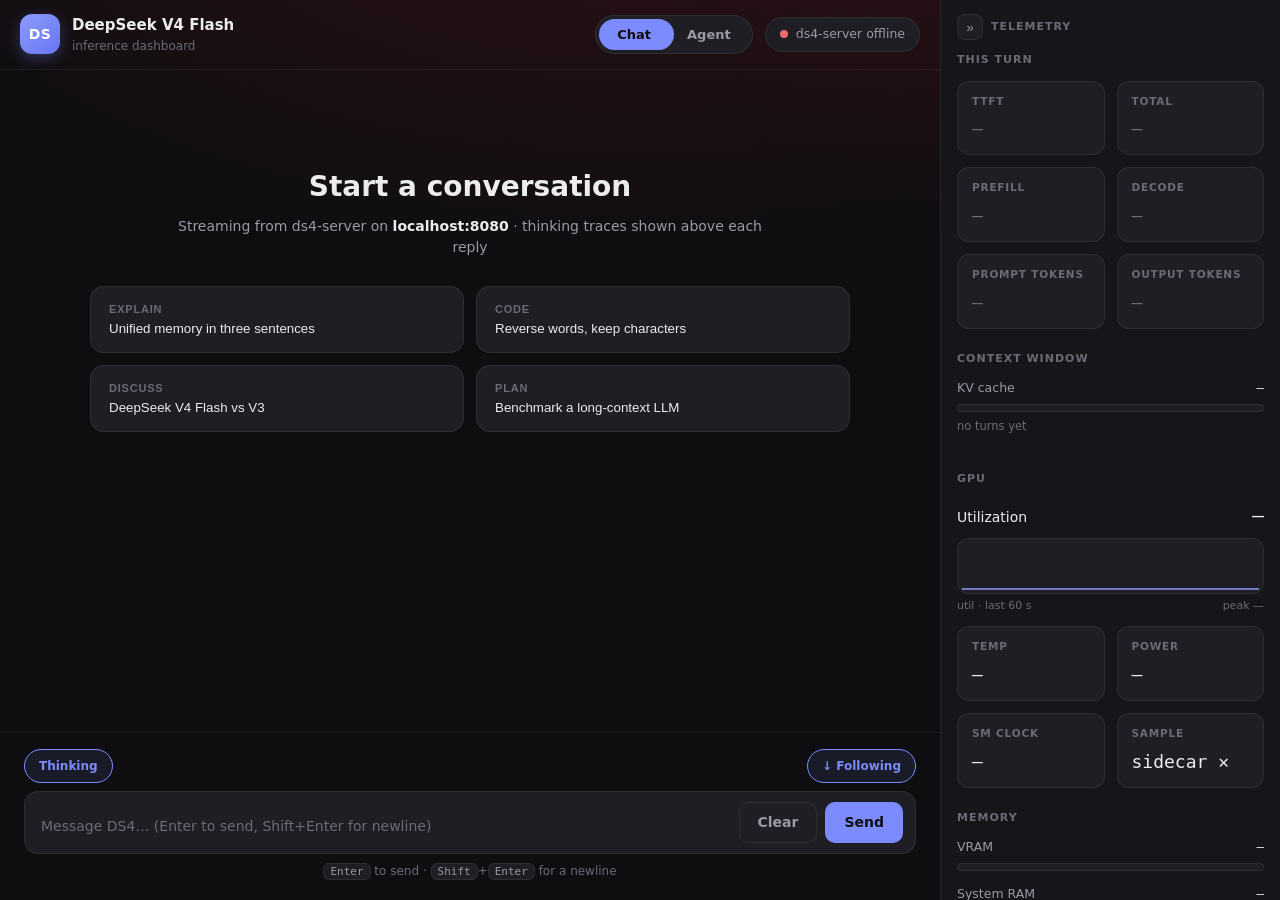
==== commit 03888b7f: "New autoThink mode, efficiency changes for" ====
--- a/code/index.html
+++ b/code/index.html
@@ -81,7 +81,12 @@
 
       <footer class="composer">
         <div class="composer__opts">
-          <button class="chip is-on" id="thinkToggle" title="Toggle thinking mode">Thinking</button>
+          <button class="chip is-on" id="thinkChip" title="Toggle thinking">Thinking</button>
+          <div class="thinksw" id="thinkSwitch" hidden role="group" aria-label="Thinking mode" title="Thinking — on · off · auto (model decides per turn)">
+            <button type="button" class="thinksw__btn" data-tm="on">Thinking</button>
+            <button type="button" class="thinksw__btn" data-tm="off">Off</button>
+            <button type="button" class="thinksw__btn is-active" data-tm="auto">Auto</button>
+          </div>
           <div class="seg2" id="agentModeToggle" hidden title="Ask: show a diff and wait before each write · Auto: apply writes immediately (still inside the folder)">
             <span class="seg2__thumb"></span>
             <button class="seg2__btn is-active" data-am="ask">Ask</button>
@@ -98,13 +103,13 @@
           </div>
         </div>
         <div class="composer__below">
+          <div class="composer__hint"><kbd>Enter</kbd> to send · <kbd>Shift</kbd>+<kbd>Enter</kbd> for a newline</div>
           <div class="seg2" id="sendLoopToggle" title="Send: run once · Loop: re-run this prompt until you press Stop">
             <span class="seg2__thumb"></span>
             <button class="seg2__btn is-active" data-sl="send">Send</button>
             <button class="seg2__btn" data-sl="loop">Loop</button>
           </div>
         </div>
-        <div class="composer__hint"><kbd>Enter</kbd> to send · <kbd>Shift</kbd>+<kbd>Enter</kbd> for a newline</div>
       </footer>
     </main>
 
--- a/code/styles.css
+++ b/code/styles.css
@@ -205,13 +205,13 @@
 }
 .composer__input::placeholder { color: var(--text-faint); }
 .composer__actions { display: flex; gap: 8px; }
-.composer__below { display: flex; justify-content: flex-end; margin-top: 8px; }   /* Send/Loop toggle lives below the box */
+.composer__below { display: flex; align-items: center; gap: 12px; margin-top: 8px; padding: 0 13px; }   /* 13px = box padding(12)+border(1), so Send/Loop lands under the Send button + hint aligns to the textarea */
 .composer__input:disabled { opacity: .5; cursor: not-allowed; }
 .composer.is-locked #clearBtn,
 .composer.is-locked #sendLoopToggle,
 .composer.is-locked #thinkToggle,
 .composer.is-locked #agentModeToggle { opacity: .45; pointer-events: none; }   /* while looping: Stop + Follow stay usable */
-.composer__hint { text-align: center; color: var(--text-faint); font-size: 12px; margin-top: 10px; }
+.composer__hint { flex: 1; text-align: center; color: var(--text-faint); font-size: 12px; margin: 0; }   /* fills the row; centers (alone in Chat, beside Send/Loop in Agent) */
 
 .btn { appearance: none; font: inherit; font-weight: 600; cursor: pointer; border-radius: var(--r-btn); padding: 9px 18px; border: 1px solid transparent; transition: background .15s ease, border-color .15s ease, opacity .15s ease; }
 .btn--primary { background: var(--accent); color: var(--on-accent); }
@@ -305,8 +305,8 @@
 /* thinking toggle chip */
 .composer__opts { display: flex; align-items: center; gap: 8px; margin-bottom: 8px; }
 #stickToggle { margin-left: auto; }
-.chip { appearance: none; cursor: pointer; font: inherit; font-size: 12.5px; font-weight: 600; color: var(--text-dim);
-  background: var(--surface-2); border: 1px solid var(--border); border-radius: var(--r-pill); padding: 5px 14px; transition: color .15s ease, border-color .15s ease, background .15s ease; }
+.chip { appearance: none; cursor: pointer; font: inherit; font-size: 12px; font-weight: 600; color: var(--text-dim); white-space: nowrap;
+  background: var(--surface-2); border: 1px solid var(--border); border-radius: var(--r-pill); padding: 7px 14px; transition: color .15s ease, border-color .15s ease, background .15s ease; }   /* 7px padding -> same height as the .seg2 controls; nowrap so the label can't wrap and grow taller */
 .chip.is-on { color: var(--accent); border-color: var(--accent); background: rgba(124,140,255,0.10); }
 
 .btn:disabled { opacity: .5; cursor: not-allowed; }
@@ -332,6 +332,16 @@
 .seg2.is-loop .seg2__thumb { transform: translateX(100%); background: var(--warn); }   /* Loop = same orange as Auto */
 .seg2__btn { position: relative; z-index: 1; appearance: none; border: 0; background: transparent; color: var(--text-dim); font: inherit; font-weight: 600; font-size: 12px; padding: 4px 14px; border-radius: var(--r-pill); cursor: pointer; }
 .seg2__btn.is-active { color: var(--on-accent); }
+
+/* Thinking switch (on · off · auto) — per-segment active color: accent=on, grey=off, orange=auto */
+.thinksw { display: inline-flex; align-items: center; padding: 3px; gap: 2px; background: var(--surface-2); border: 1px solid var(--border); border-radius: var(--r-pill); }
+.thinksw__btn { appearance: none; border: 0; background: transparent; color: var(--text-dim); font: inherit; font-weight: 600; font-size: 12px; padding: 4px 14px; border-radius: var(--r-pill); cursor: pointer; transition: background .15s ease, color .15s ease; }   /* metrics match .seg2__btn so heights line up */
+.thinksw__btn:hover { color: var(--text); }
+.thinksw__btn.is-active[data-tm="on"]   { background: var(--accent);    color: var(--on-accent); }
+.thinksw__btn.is-active[data-tm="off"]  { background: var(--surface-3); color: var(--text); }
+.thinksw__btn.is-active[data-tm="auto"] { background: var(--warn);      color: var(--on-accent); }
+.thinksw.is-locked { opacity: 0.5; pointer-events: none; }   /* unselectable mid-loop, like the Chat/Agent toggle */
+.msg__think { color: var(--warn); font-family: var(--mono); }
 
 /* folder picker */
 .picker { background: var(--surface); border: 1px solid var(--border); border-radius: var(--r-card); overflow: hidden; }
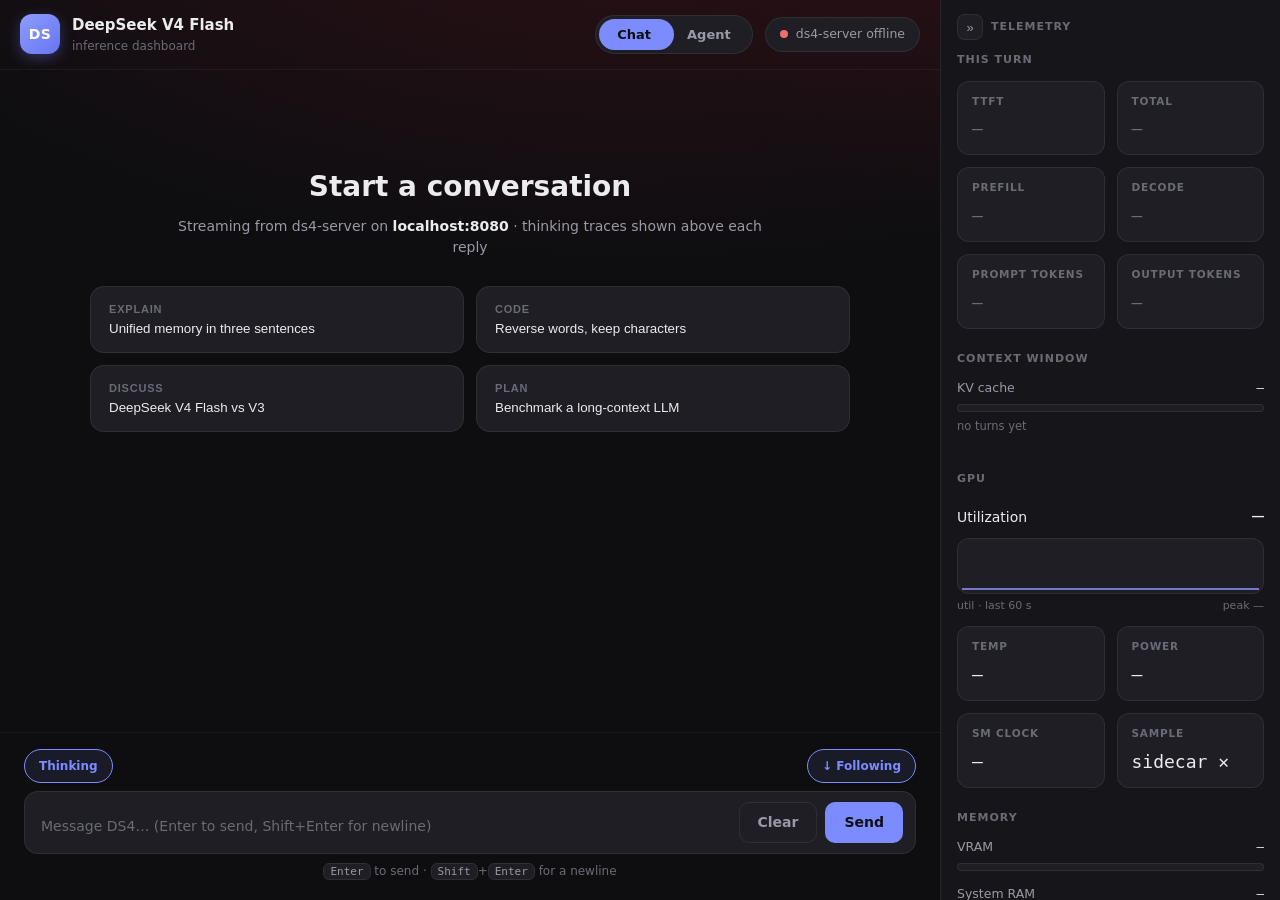
==== commit bc938b55: "tools are now modular" ====
--- a/code/index.html
+++ b/code/index.html
@@ -183,6 +183,7 @@
   <div class="toast" id="toast"></div>
 
   <script src="config.js" defer></script>
+  <script src="Agent_Tools/tools.js" defer></script>
   <script src="app.js" defer></script>
 </body>
 </html>
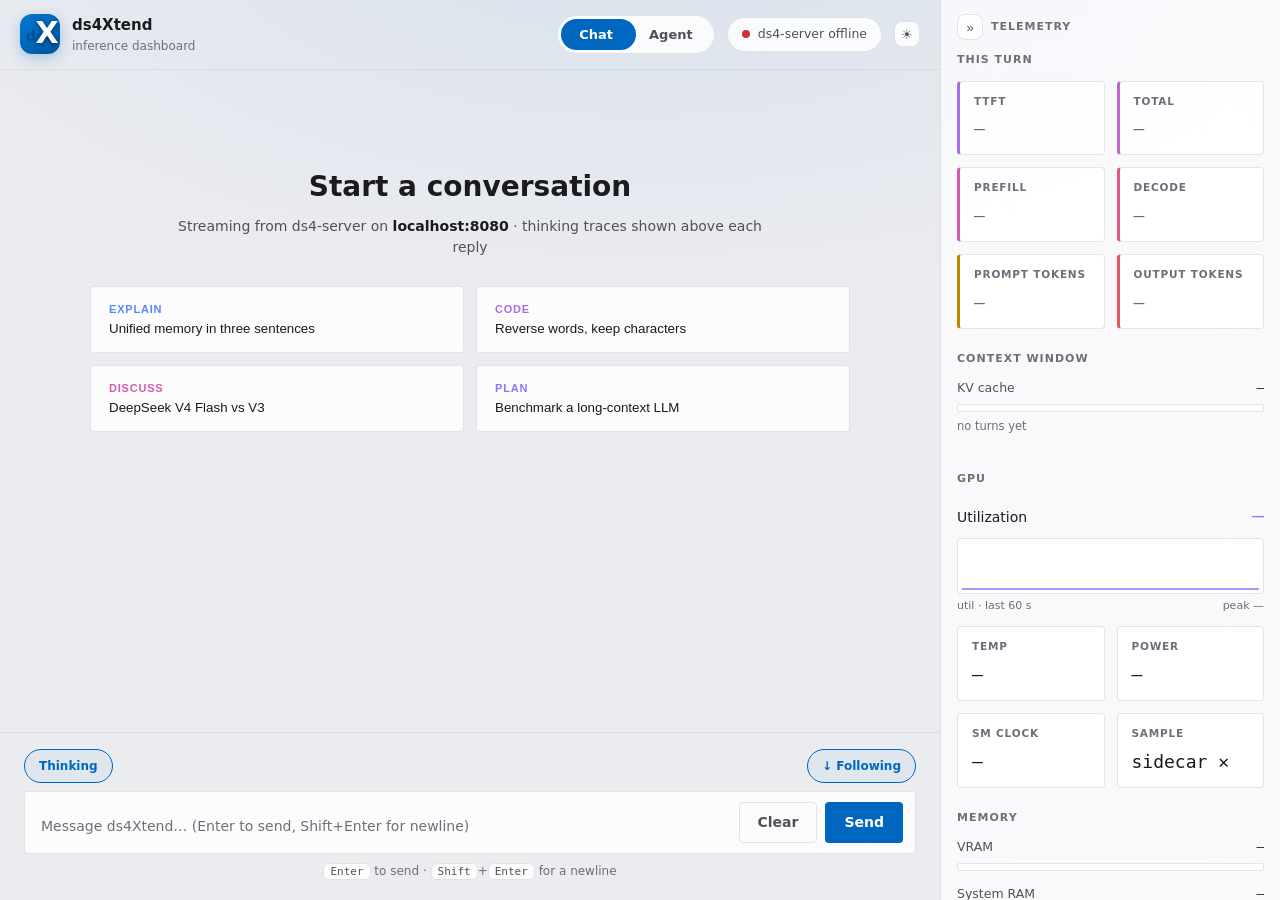
==== commit 8709da6a: "Rebrand ds4Frontend → ds4Xtend (name, theme, logo) - Rename launcher ds4Service → ds4Xtend (migrates" ====
--- a/code/index.html
+++ b/code/index.html
@@ -3,7 +3,15 @@
 <head>
   <meta charset="utf-8">
   <meta name="viewport" content="width=device-width, initial-scale=1">
-  <title>DS4 · DeepSeek V4 Flash</title>
+  <title>ds4Xtend · DeepSeek V4 Flash</title>
+  <script>
+    /* set the theme attribute before first paint so there's no light/dark flash (FOUC) */
+    (function () {
+      var saved = null; try { saved = localStorage.getItem("ds4x:theme"); } catch (e) {}
+      var sys = matchMedia("(prefers-color-scheme: light)").matches ? "light" : "dark";
+      document.documentElement.setAttribute("data-theme", saved || sys);
+    })();
+  </script>
   <link rel="stylesheet" href="styles.css">
 </head>
 <body>
@@ -42,9 +50,14 @@
     <main class="main">
       <header class="topbar">
         <div class="brand">
-          <div class="brand__badge">DS</div>
+          <div class="brand__badge" aria-label="ds4Xtend">
+            <svg class="brand__mark" viewBox="0 0 40 40" role="img" aria-hidden="true">
+              <text class="brand__mark-sub" x="6" y="27">ds4</text>
+              <text class="brand__mark-x" x="27" y="29">X</text>
+            </svg>
+          </div>
           <div class="brand__meta">
-            <div class="brand__title">DeepSeek V4 Flash</div>
+            <div class="brand__title">ds4Xtend</div>
             <div class="brand__sub" id="brandSub">inference dashboard</div>
           </div>
         </div>
@@ -59,6 +72,7 @@
             <span class="status__dot"></span>
             <span class="status__label">ds4-server online</span>
           </div>
+          <button class="rail__icon" id="themeToggle" title="Toggle light / dark theme" aria-label="Toggle theme">◐</button>
         </div>
       </header>
 
@@ -96,7 +110,7 @@
         </div>
         <div class="composer__box">
           <textarea id="input" class="composer__input" rows="1"
-            placeholder="Message DS4… (Enter to send, Shift+Enter for newline)"></textarea>
+            placeholder="Message ds4Xtend… (Enter to send, Shift+Enter for newline)"></textarea>
           <div class="composer__actions">
             <button class="btn btn--ghost" id="clearBtn">Clear</button>
             <button class="btn btn--primary" id="sendBtn">Send</button>
--- a/code/styles.css
+++ b/code/styles.css
@@ -1,36 +1,108 @@
 /* ============================================================
-   DS4 Web Frontend — Pop!_OS COSMIC theme  (Phase 1: shell + theme)
+   ds4Xtend — UIXtend theme  (dual: light-acrylic / dark-glass)
+   Token layers: A) primitives (:root)  B) per-theme semantics
    ============================================================ */
 
 :root {
-  /* surfaces (near-black, slightly warm) */
-  --bg:          #0E0E11;
-  --surface:     #16161A;
-  --surface-2:   #1E1E24;
-  --surface-3:   #26262E;
-  --border:      rgba(255,255,255,0.07);
-  --divider:     rgba(255,255,255,0.05);
+  /* ---- Layer A: UIXtend primitives (theme-independent) ---- */
+  --ux-blue:      #0067C0;            /* Windows accent */
+  --ux-blue-rgb:  0,103,192;          /* for alpha-state recipes */
+  --ux-white:     #FFFFFF;  --ux-white-rgb: 255,255,255;
+  --ux-black:     #000000;  --ux-black-rgb: 0,0,0;
+  /* 10-color OKLCH accessibility palette (deuteranomaly-safe, green excluded) */
+  --ux-p1:  #5888FC;  --ux-p2:  #857AF7;  --ux-p3:  #A66EE8;  --ux-p4:  #C263CE;
+  --ux-p5:  #D55AAD;  --ux-p6:  #E25689;  --ux-p7:  #E8575E;  --ux-p8:  #E65F2A;
+  --ux-p9:  #DB6D00;  --ux-p10: #C18200;
+  /* accent overlay states (UIXtend: 4.7 / 9.8 / 17.6 %) — laid over a surface */
+  --accent-bg-idle:  rgba(var(--ux-blue-rgb), .047);
+  --accent-bg-hover: rgba(var(--ux-blue-rgb), .098);
+  --accent-bg-press: rgba(var(--ux-blue-rgb), .176);
+
+  /* ---- radii: square / minimal (UIXtend) ---- */
+  --r-card: 4px; --r-tile: 4px; --r-btn: 4px; --r-ctrl: 2px; --r-pill: 999px;
+  /* ---- spacing / layout ---- */
+  --gap: 12px; --pad: 16px; --rail-w: 340px; --lrail-w: 264px;
+
+  /* ---- typography: Segoe-first system stack (offline-safe; falls back on Linux) ---- */
+  --font: "Segoe UI Variable", "Segoe UI", system-ui, "Inter", -apple-system, sans-serif;
+  --mono: "Cascadia Code", "Cascadia Mono", ui-monospace, "JetBrains Mono", "SF Mono", monospace;
+
+  /* ---- motion ---- */
+  --fade-in: .5s; --fade-out: .2s;
+}
+
+/* ===================== DARK · "dark-glass" (default) ===================== */
+:root, [data-theme="dark"] {
+  /* surfaces — near-black ramp; surface/-2 translucent so panels frost */
+  --bg:         #0E0E11;
+  --surface:    rgba(22,22,26, .72);
+  --surface-2:  rgba(30,30,36, .80);
+  --surface-3:  #26262E;
+  --border:     rgba(var(--ux-white-rgb), .09);
+  --divider:    rgba(var(--ux-white-rgb), .06);
   /* text */
-  --text:        #ECECEF;
-  --text-dim:    #9A9AA6;
-  --text-faint:  #6B6B76;
-  /* accent (COSMIC periwinkle) */
-  --accent:      #7C8CFF;
-  --accent-hover:#8E9CFF;
-  --accent-press:#6675F0;
-  --on-accent:   #0E0E11;
-  /* semantic */
-  --online:      #4ADE80;
-  --warn:        #F0A35E;
-  --danger:      #F26D6D;
-  /* radii / spacing */
-  --r-card: 14px; --r-tile: 12px; --r-btn: 10px; --r-pill: 999px;
-  --gap: 12px; --pad: 16px;
-  --rail-w: 340px;
-  --lrail-w: 264px;
-
-  --font: "Fira Sans", "Inter", system-ui, -apple-system, sans-serif;
-  --mono: "Fira Mono", "JetBrains Mono", ui-monospace, "SF Mono", monospace;
+  --text:       #ECECEF;
+  --text-dim:   #9A9AA6;
+  --text-faint: #7E7E8C;        /* bumped from #6B6B76 → ~AA on bg */
+  /* accent — UIXtend blue lifted for AA legibility on dark */
+  --accent:       #3A93E8;
+  --accent-hover: #5AA8F0;
+  --accent-press: #2C7FCF;
+  --on-accent:    #FFFFFF;
+  --accent-soft:  var(--accent-bg-idle);
+  /* semantic — borrowed from the palette so it's one system */
+  --online:    #4ADE80;         /* green kept only for the binary online dot */
+  --warn:      var(--ux-p9);    /* #DB6D00 */
+  --warn-2:    var(--ux-p8);    /* #E65F2A — gradient partner */
+  --warn-soft: rgba(219,109,0, .14);
+  --danger:    var(--ux-p7);    /* #E8575E */
+  --danger-2:  #D85555;
+  --stop-hover:#F58383;
+  --loop-hover:var(--ux-p8);
+  /* glass */
+  --glass-blur:   40px;
+  --glass-tint:   rgba(22,24,30, .55);
+  --glass-border: rgba(var(--ux-white-rgb), .10);
+  --glass-solid:  #16161A;
+  /* effects */
+  --backdrop-glow: radial-gradient(120% 80% at 50% -10%, rgba(var(--ux-blue-rgb), .14) 0%, transparent 55%);
+  --shadow-toast:  0 10px 30px rgba(var(--ux-black-rgb), .45);
+  --shadow-badge:  0 4px 14px rgba(var(--ux-blue-rgb), .35);
+}
+
+/* ===================== LIGHT · "light-acrylic" ===================== */
+[data-theme="light"] {
+  --bg:         #EBECF0;
+  --surface:    rgba(var(--ux-white-rgb), .70);
+  --surface-2:  rgba(var(--ux-white-rgb), .85);
+  --surface-3:  #FFFFFF;
+  --border:     rgba(var(--ux-black-rgb), .10);
+  --divider:    rgba(var(--ux-black-rgb), .06);
+  --text:       #1A1A1F;
+  --text-dim:   #50505C;
+  --text-faint: #6E6E7A;
+  --accent:       #0067C0;      /* pure UIXtend blue — AA on light surfaces */
+  --accent-hover: #0078D4;
+  --accent-press: #005499;
+  --on-accent:    #FFFFFF;
+  --accent-soft:  var(--accent-bg-idle);
+  --online:    #16A34A;
+  --warn:      #B45A00;         /* darkened #DB6D00 so amber text passes AA on light */
+  --warn-2:    #C95417;
+  --warn-soft: rgba(180,90,0, .12);
+  --danger:    #C8313A;
+  --danger-2:  #B33;
+  --stop-hover:#E05555;
+  --loop-hover:#C95417;
+  /* glass — UIXtend white acrylic (62% luminosity, 8% over-tint folded into alpha) */
+  --glass-blur:   30px;
+  --glass-tint:   rgba(var(--ux-white-rgb), .62);
+  --glass-border: rgba(var(--ux-white-rgb), .55);
+  --glass-solid:  #F3F4F8;
+  /* effects */
+  --backdrop-glow: radial-gradient(120% 80% at 50% -10%, rgba(var(--ux-blue-rgb), .08) 0%, transparent 55%);
+  --shadow-toast:  0 10px 30px rgba(var(--ux-black-rgb), .18);
+  --shadow-badge:  0 4px 14px rgba(var(--ux-blue-rgb), .28);
 }
 
 * { box-sizing: border-box; }
@@ -41,11 +113,10 @@
   font-family: var(--font);
   color: var(--text);
   background: var(--bg);
-  /* warm maroon vignette like the reference image */
-  background-image:
-    radial-gradient(120% 80% at 50% -15%, rgba(120,20,32,0.30) 0%, transparent 55%),
-    radial-gradient(90% 60% at 100% 0%, rgba(80,16,28,0.22) 0%, transparent 50%);
+  /* faint on-brand blue top-glow — gives the acrylic panels something to frost */
+  background-image: var(--backdrop-glow);
   background-attachment: fixed;
+  transition: background-color .25s ease;
   -webkit-font-smoothing: antialiased;
   font-size: 14px;
   line-height: 1.5;
@@ -103,9 +174,21 @@
 .brand { display: flex; align-items: center; gap: 12px; min-width: 0; }
 .brand__badge {
   width: 40px; height: 40px; flex: none; border-radius: 12px;
-  display: grid; place-items: center; font-weight: 700; letter-spacing: .5px;
-  color: #fff; background: linear-gradient(135deg, var(--accent-hover), var(--accent-press));
-  box-shadow: 0 4px 14px rgba(108,123,232,0.35);
+  display: grid; place-items: center; overflow: hidden;
+  background: linear-gradient(135deg, var(--accent-hover), var(--accent-press));
+  box-shadow: var(--shadow-badge);
+}
+/* UIXtend-style mark: "ds4" recessed into the blue field, bold white "X" hero on top */
+.brand__mark { display: block; width: 40px; height: 40px; }
+.brand__mark-sub {
+  font-family: var(--font); font-weight: 800; font-size: 14px; letter-spacing: -.5px;
+  fill: var(--ux-black); fill-opacity: .22;   /* embossed recess, like UIXtend's "UI" */
+}
+.brand__mark-x {
+  font-family: var(--font); font-weight: 800; font-size: 30px; text-anchor: middle;
+  fill: var(--ux-white);
+  /* drop shadow keeps the white "X" legible on the lighter blue in light theme */
+  filter: drop-shadow(0 1px 2px rgba(var(--ux-black-rgb), .45));
 }
 .brand__title { font-weight: 600; font-size: 15px; }
 .brand__sub { color: var(--text-faint); font-size: 12px; }
@@ -164,7 +247,7 @@
 .agent-preview { max-width: 760px; margin: 6vh auto 0; }
 .agent-note {
   display: flex; gap: 12px; padding: 14px 16px; margin-bottom: 18px;
-  background: rgba(124,140,255,0.08); border: 1px solid rgba(124,140,255,0.30);
+  background: var(--accent-soft); border: 1px solid var(--accent-bg-press);
   border-radius: var(--r-card); color: var(--text-dim); font-size: 13px;
 }
 .agent-note b { color: var(--text); }
@@ -187,7 +270,7 @@
 .toolcall__icon { color: var(--text-dim); }
 .toolcall__badge {
   margin-left: auto; font-family: var(--font); font-size: 10px; letter-spacing: .6px;
-  color: var(--warn); border: 1px solid rgba(240,163,94,0.4); border-radius: var(--r-pill); padding: 1px 8px;
+  color: var(--warn); border: 1px solid var(--warn); border-radius: var(--r-pill); padding: 1px 8px;
 }
 .toolcall__args { margin: 0; padding: 10px 12px; font-family: var(--mono); font-size: 12.5px; color: var(--text-dim); white-space: pre-wrap; }
 
@@ -242,11 +325,11 @@
 .bar { margin-bottom: 14px; }
 .bar__head { display: flex; justify-content: space-between; font-size: 12.5px; color: var(--text-dim); margin-bottom: 6px; }
 .bar__head span:last-child { font-family: var(--mono); color: var(--text); }
-.bar__track { height: 8px; border-radius: var(--r-pill); background: var(--surface-2); border: 1px solid var(--border); overflow: hidden; }
-.bar__fill { height: 100%; border-radius: var(--r-pill); transition: width .4s ease; }
+.bar__track { height: 8px; border-radius: var(--r-ctrl); background: var(--surface-2); border: 1px solid var(--border); overflow: hidden; }
+.bar__fill { height: 100%; border-radius: var(--r-ctrl); transition: width .4s ease; }
 .bar__fill--accent { background: linear-gradient(90deg, var(--accent-press), var(--accent-hover)); }
-.bar__fill--warn { background: linear-gradient(90deg, #E0884A, var(--warn)); }
-.bar__fill--danger { background: linear-gradient(90deg, #D85555, var(--danger)); }
+.bar__fill--warn { background: linear-gradient(90deg, var(--warn-2), var(--warn)); }
+.bar__fill--danger { background: linear-gradient(90deg, var(--danger-2), var(--danger)); }
 .bar__note { margin-top: 6px; font-size: 11.5px; color: var(--text-faint); display: flex; align-items: center; gap: 6px; }
 .bar__note .ok { color: var(--online); }
 
@@ -266,7 +349,7 @@
   position: fixed; left: 50%; bottom: 90px; transform: translateX(-50%) translateY(10px);
   background: var(--surface-3); border: 1px solid var(--border); color: var(--text);
   padding: 10px 16px; border-radius: var(--r-btn); font-size: 13px; opacity: 0; pointer-events: none;
-  transition: opacity .2s ease, transform .2s ease; box-shadow: 0 10px 30px rgba(0,0,0,0.4);
+  transition: opacity .2s ease, transform .2s ease; box-shadow: var(--shadow-toast);
 }
 .toast.is-show { opacity: 1; transform: translateX(-50%) translateY(0); }
 
@@ -307,13 +390,13 @@
 #stickToggle { margin-left: auto; }
 .chip { appearance: none; cursor: pointer; font: inherit; font-size: 12px; font-weight: 600; color: var(--text-dim); white-space: nowrap;
   background: var(--surface-2); border: 1px solid var(--border); border-radius: var(--r-pill); padding: 7px 14px; transition: color .15s ease, border-color .15s ease, background .15s ease; }   /* 7px padding -> same height as the .seg2 controls; nowrap so the label can't wrap and grow taller */
-.chip.is-on { color: var(--accent); border-color: var(--accent); background: rgba(124,140,255,0.10); }
+.chip.is-on { color: var(--accent); border-color: var(--accent); background: var(--accent-soft); }
 
 .btn:disabled { opacity: .5; cursor: not-allowed; }
 .btn--stop { background: var(--danger); color: #fff; }
-.btn--stop:hover { background: #f58383; }
+.btn--stop:hover { background: var(--stop-hover); }
 .btn--loop { background: var(--warn); color: var(--on-accent); }   /* same orange as the Auto toggle */
-.btn--loop:hover { background: #F2B173; }
+.btn--loop:hover { background: var(--loop-hover); }
 
 /* ---------------- agent mode ---------------- */
 .agent { max-width: 820px; margin: 0 auto; display: flex; flex-direction: column; gap: 14px; }
@@ -377,8 +460,8 @@
 .tcall__out { margin: 0; padding: 10px 12px; border-top: 1px solid var(--divider); font-family: var(--mono); font-size: 12px; color: var(--text-dim); white-space: pre-wrap; word-break: break-word; max-height: 320px; overflow: auto; }
 
 /* write approval */
-.approve { border: 1px solid rgba(240,163,94,0.45); border-radius: var(--r-tile); overflow: hidden; }
-.approve__head { padding: 8px 12px; background: rgba(240,163,94,0.10); color: var(--text); font-size: 13px; }
+.approve { border: 1px solid var(--warn); border-radius: var(--r-tile); overflow: hidden; }
+.approve__head { padding: 8px 12px; background: var(--warn-soft); color: var(--text); font-size: 13px; }
 .approve__head b { font-family: var(--mono); }
 .approve__meta { color: var(--text-faint); font-size: 12px; }
 .approve__body { margin: 0; padding: 10px 12px; font-family: var(--mono); font-size: 12px; color: var(--text); white-space: pre-wrap; word-break: break-word; max-height: 300px; overflow: auto; background: var(--bg); }
@@ -413,6 +496,39 @@
 .wprev__actions { display: flex; align-items: center; gap: 8px; padding: 8px 12px; border-top: 1px solid var(--divider); }
 .wprev__ask { font-size: 12.5px; color: var(--text-dim); margin-right: auto; }
 
+/* ---------------- UIXtend acrylic glass (large panels only — iGPU-friendly) ---------------- */
+/* surfaces are already translucent via the theme tokens; just add the blur + keep the tinted
+   border. Small repeated elements (.tile/.card) stay flat-on-panel for scroll perf. */
+.rail, .lrail, .composer__box, .agent__bar, .picker {
+  backdrop-filter: blur(var(--glass-blur)) saturate(140%);
+  -webkit-backdrop-filter: blur(var(--glass-blur)) saturate(140%);
+}
+@supports not ((backdrop-filter: blur(1px)) or (-webkit-backdrop-filter: blur(1px))) {
+  .rail, .lrail, .composer__box, .agent__bar, .picker { background: var(--glass-solid); }
+}
+
+/* ---------------- UIXtend 10-color palette → functional accents ---------------- */
+#ctxFill  { background: var(--ux-p1); }                 /* context / KV-cache bar */
+#vramFill { background: var(--ux-p8); }                 /* VRAM bar (System-RAM bar uses --warn = p9) */
+#gpuUtil  { color: var(--ux-p2); }                      /* GPU util % (sparkline stroke set in app.js) */
+/* "This turn" metric tiles — a thin per-tile accent edge (the numbers stay --text) */
+.rail .rail__body > section:first-of-type .tile { border-left: 3px solid var(--border); }
+.rail .rail__body > section:first-of-type .tile:nth-child(1) { border-left-color: var(--ux-p3); }
+.rail .rail__body > section:first-of-type .tile:nth-child(2) { border-left-color: var(--ux-p4); }
+.rail .rail__body > section:first-of-type .tile:nth-child(3) { border-left-color: var(--ux-p5); }
+.rail .rail__body > section:first-of-type .tile:nth-child(4) { border-left-color: var(--ux-p6); }
+.rail .rail__body > section:first-of-type .tile:nth-child(5) { border-left-color: var(--ux-p10); }
+.rail .rail__body > section:first-of-type .tile:nth-child(6) { border-left-color: var(--ux-p7); }
+/* suggestion-card tags cycle the palette for variety (decorative only) */
+.cards .card:nth-child(4n+1) .card__tag { color: var(--ux-p1); }
+.cards .card:nth-child(4n+2) .card__tag { color: var(--ux-p3); }
+.cards .card:nth-child(4n+3) .card__tag { color: var(--ux-p5); }
+.cards .card:nth-child(4n)   .card__tag { color: var(--ux-p2); }
+
+/* ---------------- UIXtend motion (fade-in) ---------------- */
+@keyframes ux-fade-in { from { opacity: 0; transform: translateY(2px); } to { opacity: 1; transform: none; } }
+.msg, .toolcall, .tcall, .card, .wprev { animation: ux-fade-in var(--fade-in) ease both; }
+
 /* ---------------- responsive ---------------- */
 @media (max-width: 1100px) {
   .app { flex-direction: column; height: 100vh; overflow: hidden; }   /* keep internal scroll — never lengthen the page */
@@ -425,5 +541,5 @@
 }
 
 @media (prefers-reduced-motion: reduce) {
-  * { transition: none !important; }
-}
+  *, *::before, *::after { animation: none !important; transition: none !important; }
+}
